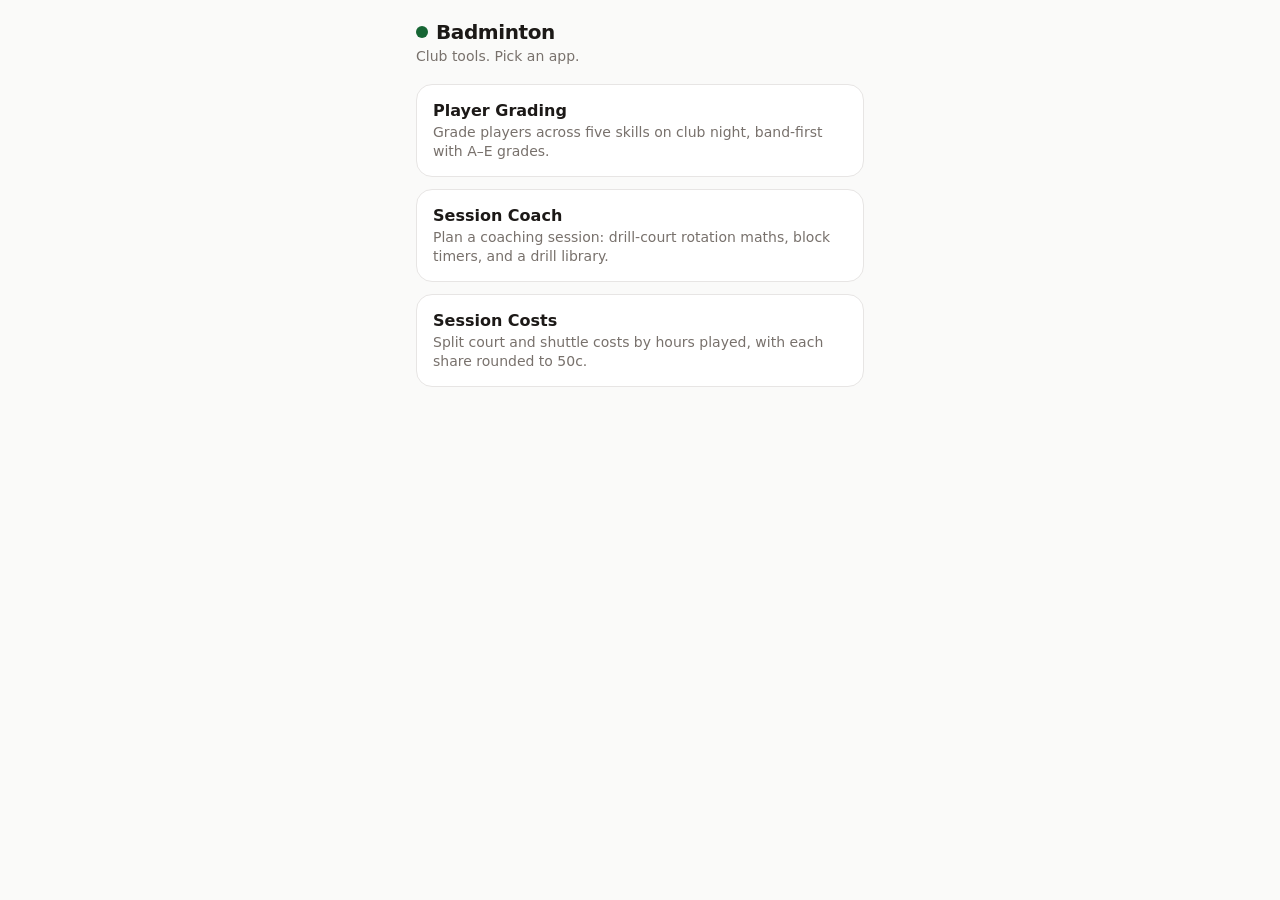
==== index.html @ dddbc85b "Add new-session reset and group-chat copy, neutral rounding wording Co-Authored-By: Claude Fable 5 <" ====
<!DOCTYPE html>
<html lang="en">
<head>
<meta charset="UTF-8">
<meta name="viewport" content="width=device-width, initial-scale=1, viewport-fit=cover">
<meta name="theme-color" content="#166534">
<meta name="robots" content="noindex">
<link rel="icon" href="data:image/svg+xml,%3Csvg xmlns='http://www.w3.org/2000/svg' viewBox='0 0 64 64'%3E%3Crect width='64' height='64' rx='14' fill='%23166534'/%3E%3Cpath d='M26 40 L15 12 Q32 4 49 12 L38 40 Q32 43 26 40 Z' fill='white'/%3E%3Cpath d='M29 39 L24 9 M35 39 L40 9' stroke='%23166534' stroke-width='3' fill='none'/%3E%3Crect x='24' y='44' width='16' height='11' rx='5.5' fill='white'/%3E%3C/svg%3E">
<title>Badminton</title>
<style>
  :root {
    --accent: #166534;
    --bg: #fafaf9;
    --line: #e7e5e4;
    --ink: #1c1917;
    --mut: #78716c;
  }
  * { box-sizing: border-box; -webkit-tap-highlight-color: transparent; }
  html, body { margin: 0; padding: 0; }
  body {
    background: var(--bg); color: var(--ink);
    font-family: ui-sans-serif, system-ui, -apple-system, "Segoe UI", Roboto, sans-serif;
  }
  .wrap { max-width: 480px; margin: 0 auto; padding: 20px 16px; }
  h1 { font-size: 20px; font-weight: 700; letter-spacing: -0.02em; margin: 0 0 4px; display: flex; align-items: center; gap: 8px; }
  h1 .dot { width: 12px; height: 12px; border-radius: 50%; background: var(--accent); }
  .sub { margin: 0 0 20px; font-size: 14px; color: var(--mut); }
  a.app { display: block; border: 1px solid var(--line); background: #fff; border-radius: 16px; padding: 16px; margin-bottom: 12px; text-decoration: none; color: inherit; }
  a.app:active { background: #f5f5f4; }
  a.app b { display: block; font-size: 16px; font-weight: 600; margin-bottom: 2px; }
  a.app span { font-size: 14px; color: var(--mut); }
</style>
</head>
<body>
<div class="wrap">
  <h1><span class="dot"></span>Badminton</h1>
  <p class="sub">Club tools. Pick an app.</p>

  <a class="app" href="grading/">
    <b>Player Grading</b>
    <span>Grade players across five skills on club night, band-first with A–E grades.</span>
  </a>

  <a class="app" href="coach/">
    <b>Session Coach</b>
    <span>Plan a coaching session: drill-court rotation maths, block timers, and a drill library.</span>
  </a>

  <a class="app" href="costs/">
    <b>Session Costs</b>
    <span>Split court and shuttle costs by hours played, with each share rounded to 50c.</span>
  </a>
</div>
<script>
// Mark this browser as having seen the hub; apps on this origin show
// an "All apps" back link when the flag is present.
try { localStorage.setItem("badminton-hub-v1", "1"); } catch {}
</script>
</body>
</html>
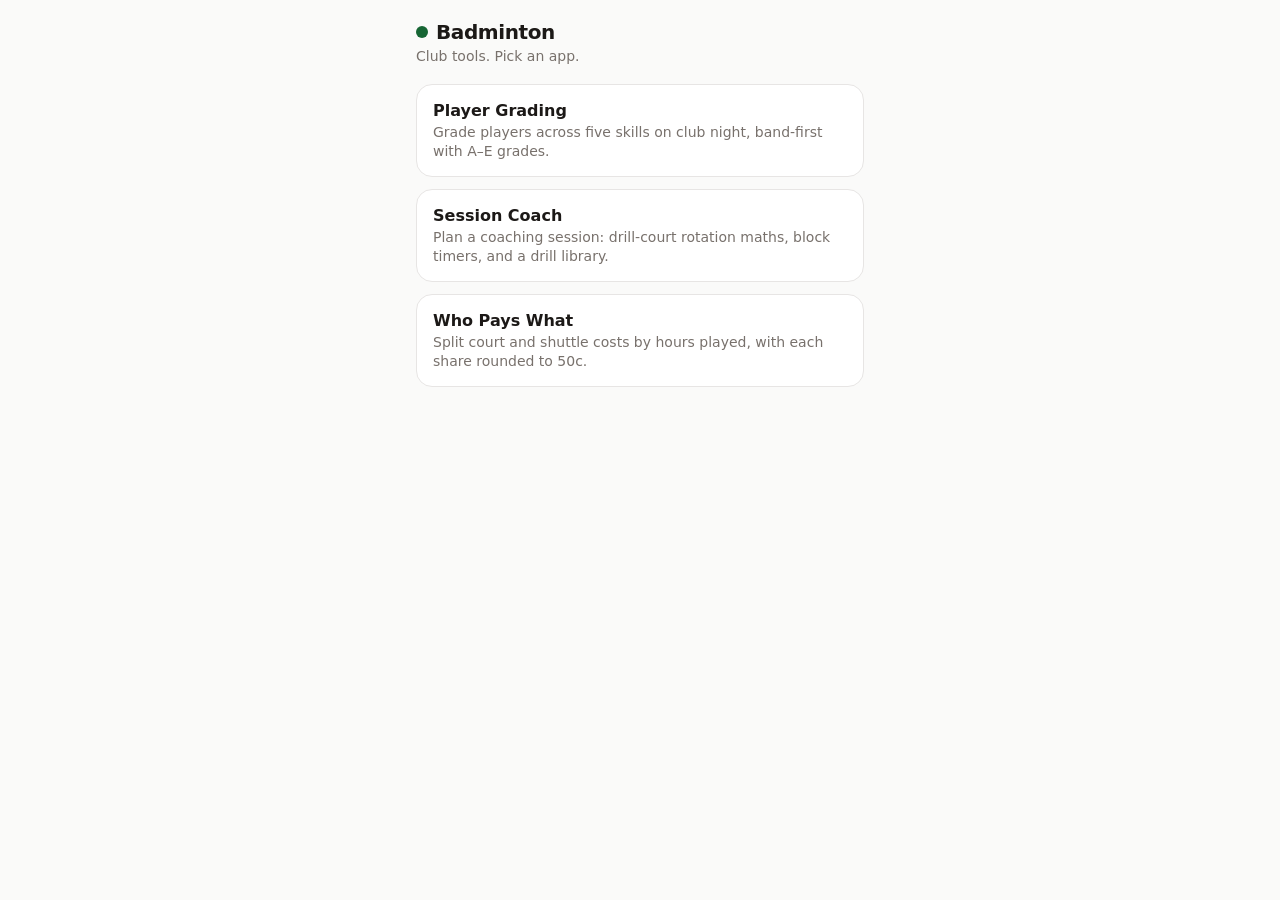
==== commit 68572378: "Rename to Who Pays What with shuttle badge, select-on-focus inputs, slimmer header, local-only foote" ====
--- a/index.html
+++ b/index.html
@@ -47,7 +47,7 @@
   </a>
 
   <a class="app" href="costs/">
-    <b>Session Costs</b>
+    <b>Who Pays What</b>
     <span>Split court and shuttle costs by hours played, with each share rounded to 50c.</span>
   </a>
 </div>
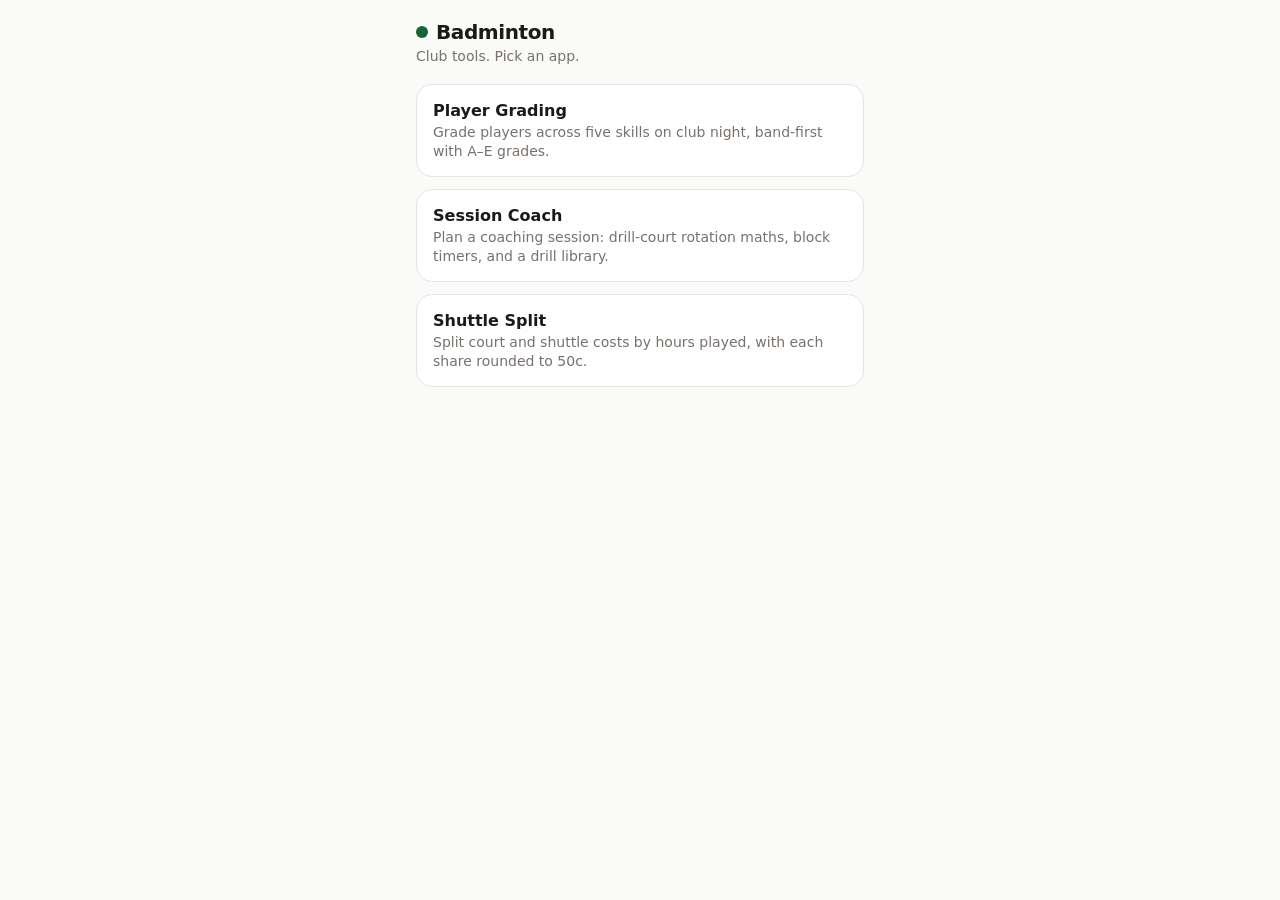
==== commit c3334587: "Rename the app to Shuttle Split Full name is used for the page, header and hub card. The installed h" ====
--- a/index.html
+++ b/index.html
@@ -47,14 +47,9 @@
   </a>
 
   <a class="app" href="costs/">
-    <b>Who Pays What</b>
+    <b>Shuttle Split</b>
     <span>Split court and shuttle costs by hours played, with each share rounded to 50c.</span>
   </a>
 </div>
-<script>
-// Mark this browser as having seen the hub; apps on this origin show
-// an "All apps" back link when the flag is present.
-try { localStorage.setItem("badminton-hub-v1", "1"); } catch {}
-</script>
 </body>
 </html>
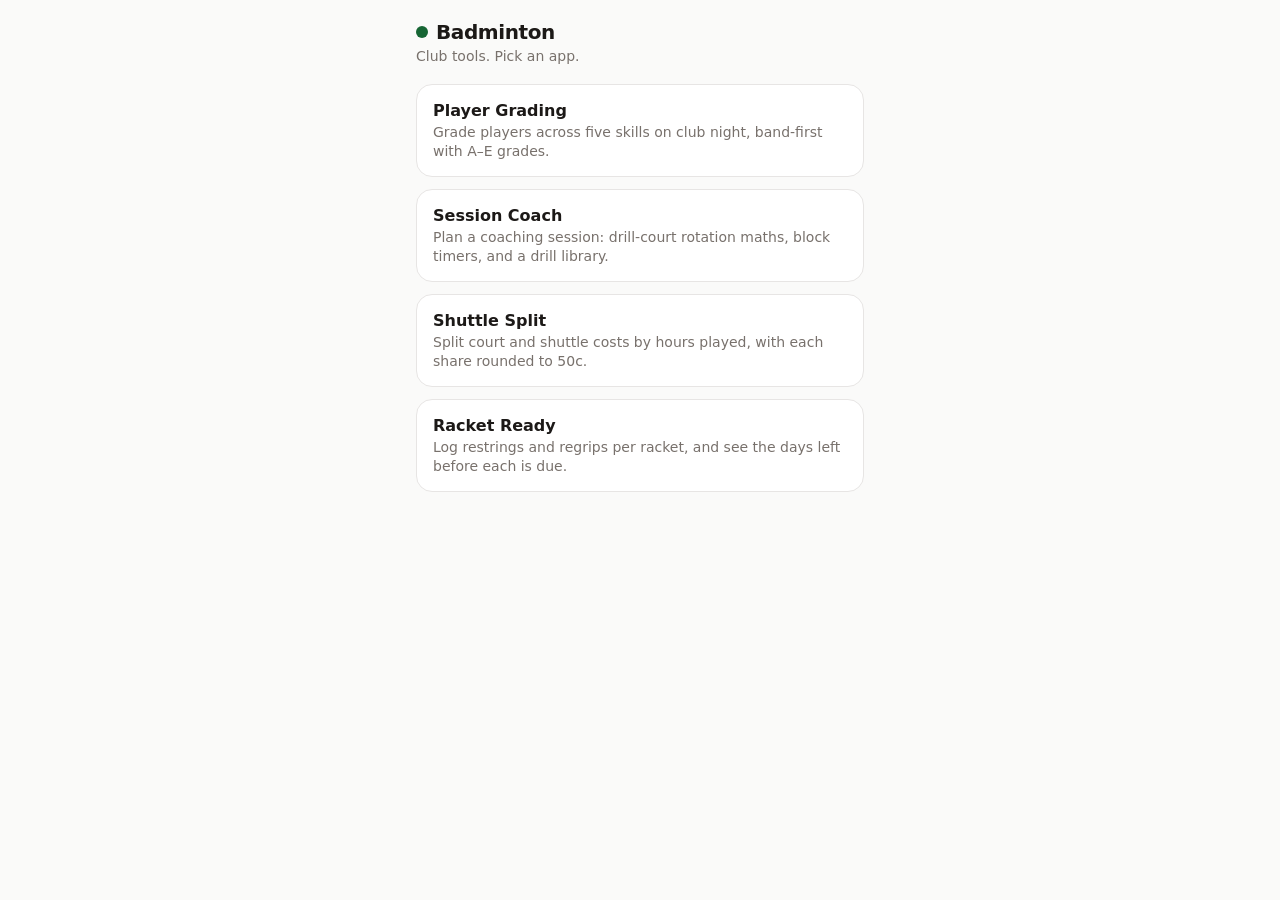
==== commit a698b102: "Add Racket Ready, a per-racket restring and regrip tracker Tracks how old each racket's strings and " ====
--- a/index.html
+++ b/index.html
@@ -50,6 +50,11 @@
     <b>Shuttle Split</b>
     <span>Split court and shuttle costs by hours played, with each share rounded to 50c.</span>
   </a>
+
+  <a class="app" href="gear/">
+    <b>Racket Ready</b>
+    <span>Log restrings and regrips per racket, and see the days left before each is due.</span>
+  </a>
 </div>
 </body>
 </html>
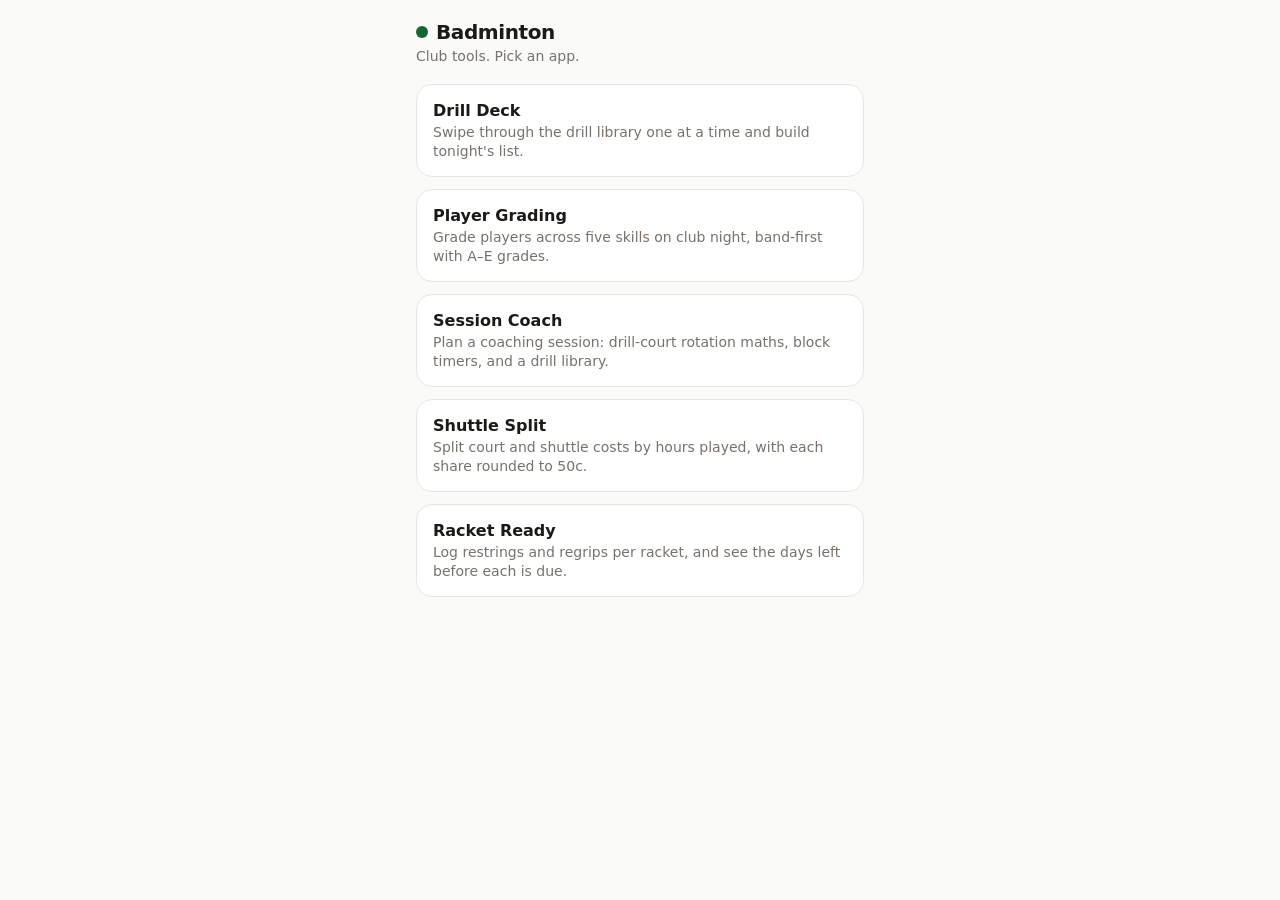
==== commit 92ade699: "Add Drill Deck: swipe through core drills and build tonight's list Session Coach is used for drill i" ====
--- a/index.html
+++ b/index.html
@@ -36,6 +36,11 @@
   <h1><span class="dot"></span>Badminton</h1>
   <p class="sub">Club tools. Pick an app.</p>
 
+  <a class="app" href="drills/">
+    <b>Drill Deck</b>
+    <span>Swipe through the drill library one at a time and build tonight's list.</span>
+  </a>
+
   <a class="app" href="grading/">
     <b>Player Grading</b>
     <span>Grade players across five skills on club night, band-first with A–E grades.</span>
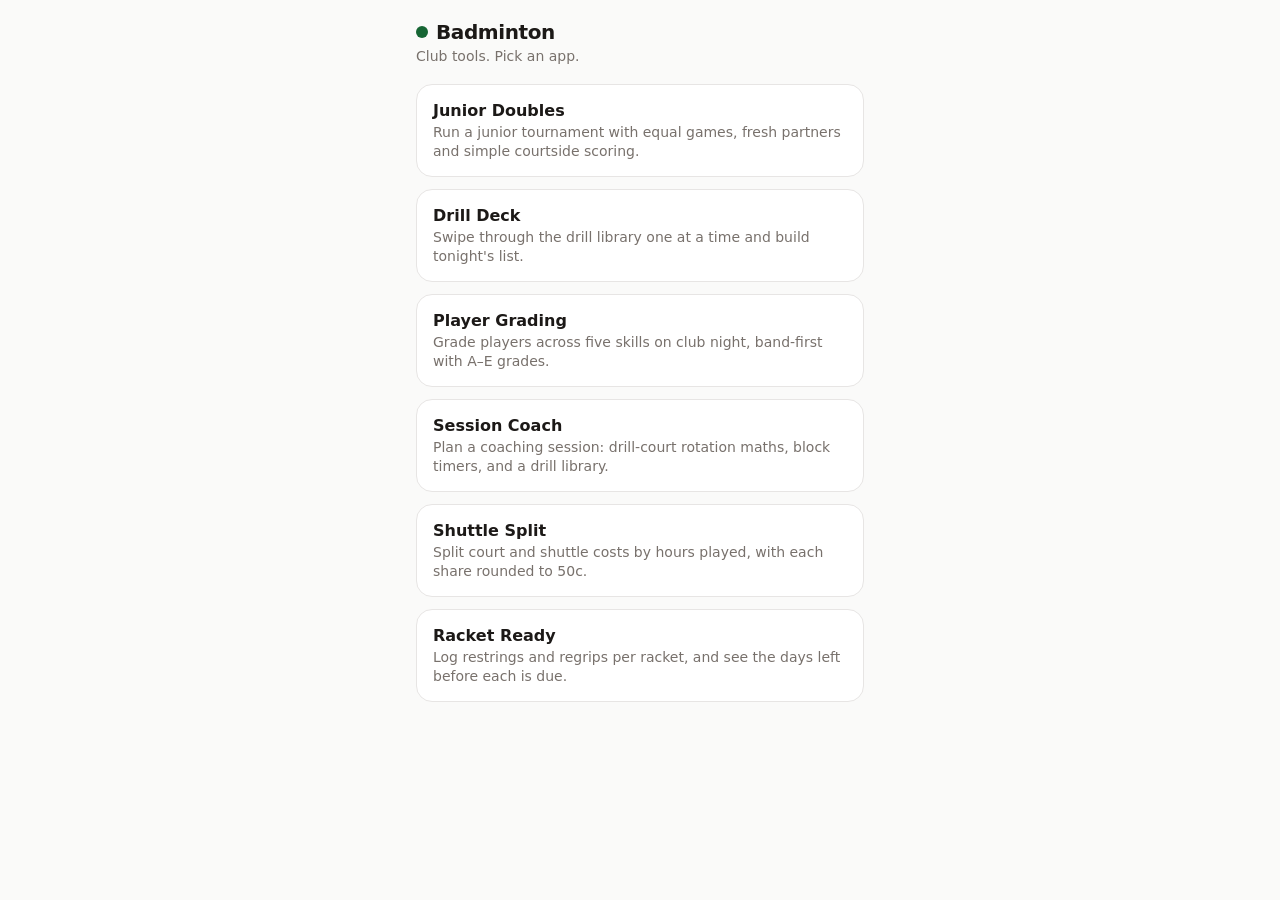
==== commit 3829edf5: "Add junior doubles tournament app with fair schedules and offline scoring" ====
--- a/index.html
+++ b/index.html
@@ -36,6 +36,11 @@
   <h1><span class="dot"></span>Badminton</h1>
   <p class="sub">Club tools. Pick an app.</p>
 
+  <a class="app" href="tournament/">
+    <b>Junior Doubles</b>
+    <span>Run a junior tournament with equal games, fresh partners and simple courtside scoring.</span>
+  </a>
+
   <a class="app" href="drills/">
     <b>Drill Deck</b>
     <span>Swipe through the drill library one at a time and build tonight's list.</span>
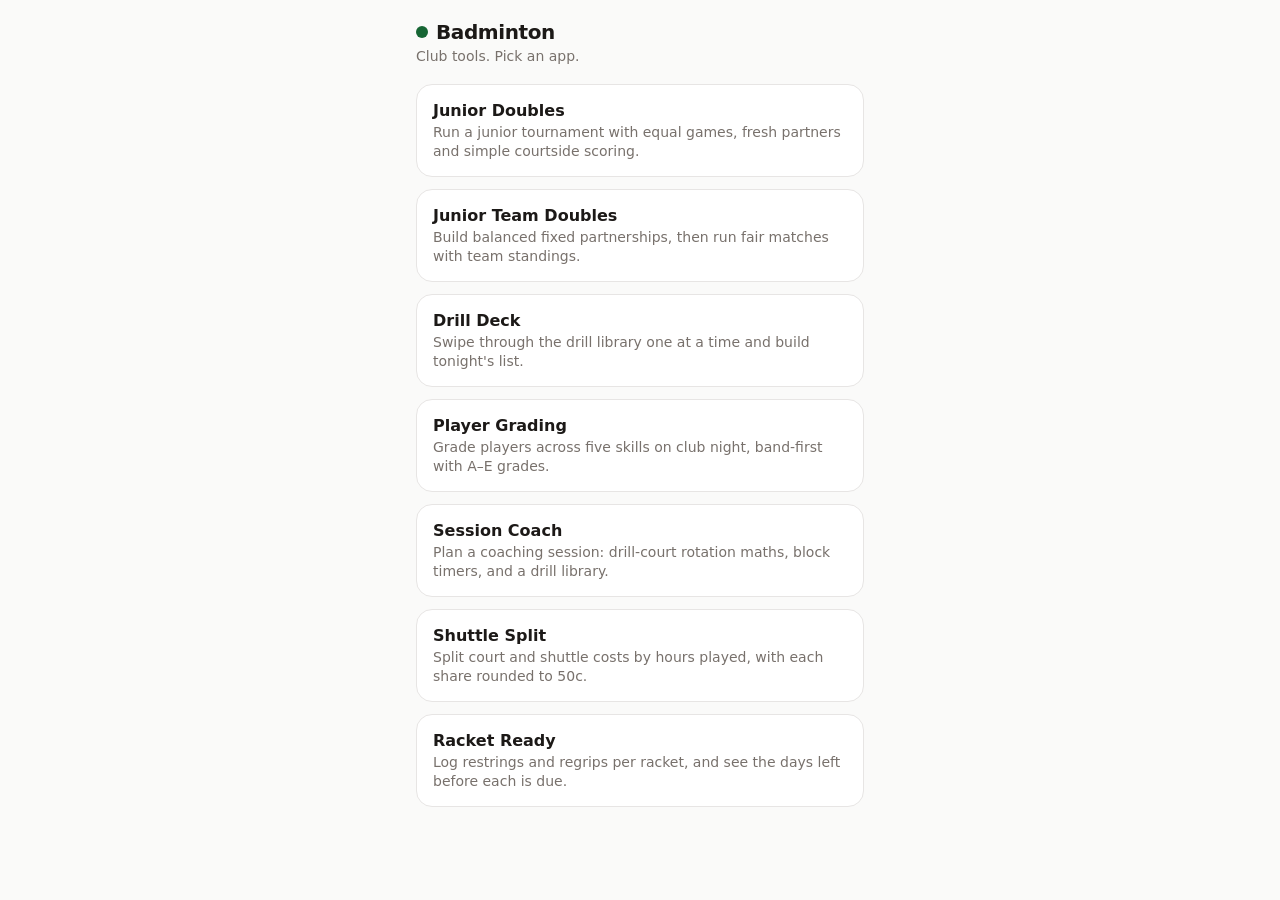
==== commit 0503cfdb: "Add fixed-pair junior doubles app" ====
--- a/index.html
+++ b/index.html
@@ -41,6 +41,11 @@
     <span>Run a junior tournament with equal games, fresh partners and simple courtside scoring.</span>
   </a>
 
+  <a class="app" href="team-tournament/">
+    <b>Junior Team Doubles</b>
+    <span>Build balanced fixed partnerships, then run fair matches with team standings.</span>
+  </a>
+
   <a class="app" href="drills/">
     <b>Drill Deck</b>
     <span>Swipe through the drill library one at a time and build tonight's list.</span>
